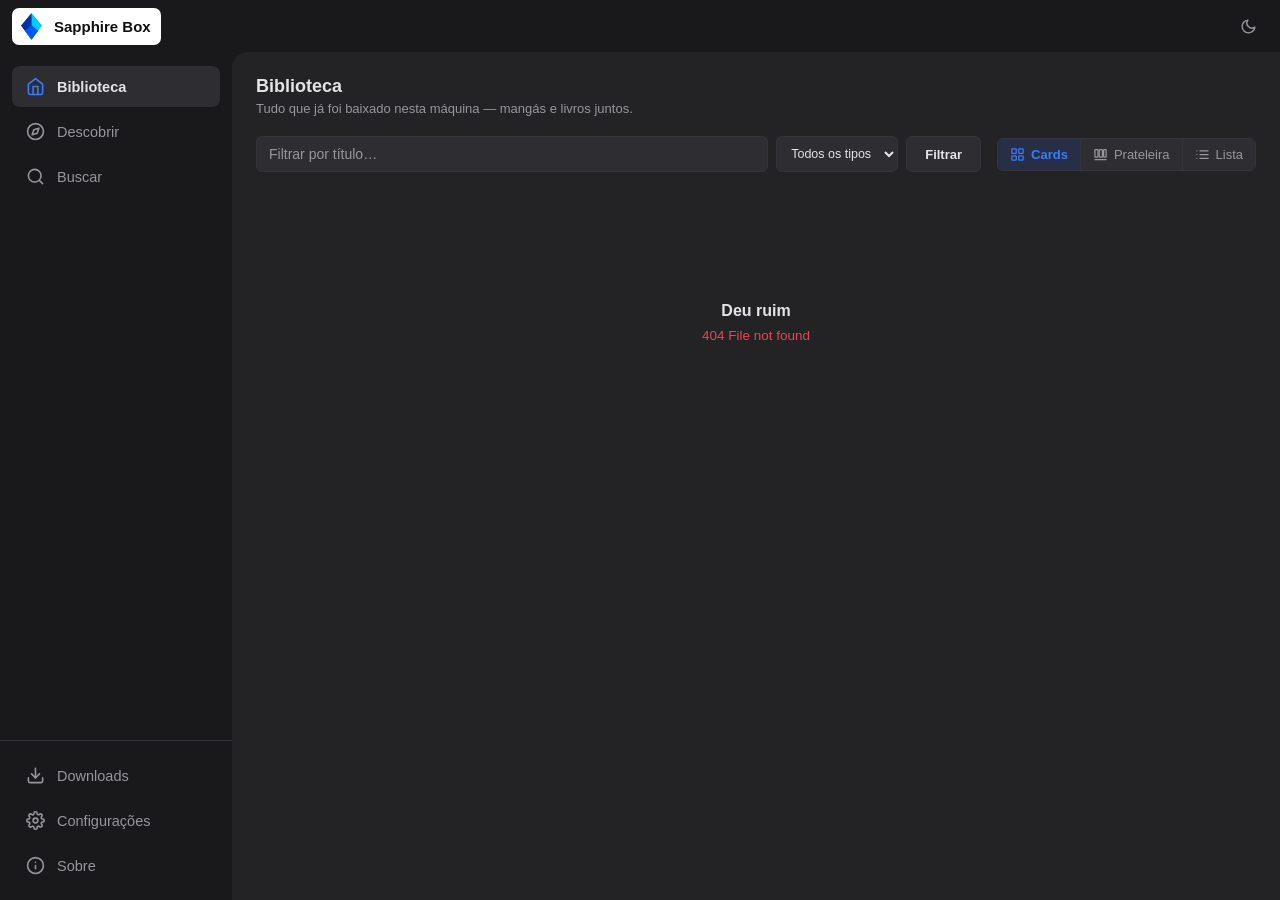
==== sapphirebox/assets/web/index.html @ 365c2752 "Feat: v1 do sistema migracao completa" ====
<!doctype html>
<html lang="pt-BR">
<head>
<meta charset="utf-8">
<meta name="viewport" content="width=device-width, initial-scale=1">
<title>Sapphire Box</title>
<link rel="icon" type="image/png" href="assets/favicons/sapphire-box-favicon.png">
<link rel="stylesheet" href="styles.css?v=20260911-manual">
<script src="vendor/jszip.min.js"></script>
<script src="vendor/epub.min.js"></script>
<script src="vendor/pdf.min.js"></script>
</head>
<body>
  <div class="shell">
    <header class="topbar">
      <button class="brand" id="brand-home" title="Início">
        <img class="brand-logo" src="assets/sapphire-box.png" alt="" aria-hidden="true">
        <h1 class="brand-name">Sapphire Box</h1>
      </button>
      <div class="spacer"></div>
      <button class="icon-btn" id="theme-toggle" title="Alternar tema">
        <svg viewBox="0 0 24 24" fill="none" stroke="currentColor" stroke-width="2" stroke-linecap="round" stroke-linejoin="round" id="theme-icon"><circle cx="12" cy="12" r="4"/><path d="M12 2v2M12 20v2M4.9 4.9l1.4 1.4M17.7 17.7l1.4 1.4M2 12h2M20 12h2M4.9 19.1l1.4-1.4M17.7 6.3l1.4-1.4"/></svg>
      </button>
    </header>

    <div class="shell-body">
      <aside class="sidebar">
        <nav class="nav">
          <button class="nav-item active" data-view="library">
            <svg viewBox="0 0 24 24" fill="none" stroke="currentColor" stroke-width="2" stroke-linecap="round" stroke-linejoin="round"><path d="M3 9l9-7 9 7v11a2 2 0 0 1-2 2H5a2 2 0 0 1-2-2z"/><path d="M9 22V12h6v10"/></svg>
            Biblioteca
          </button>
          <button class="nav-item" data-view="discover">
            <svg viewBox="0 0 24 24" fill="none" stroke="currentColor" stroke-width="2" stroke-linecap="round" stroke-linejoin="round"><circle cx="12" cy="12" r="10"/><polygon points="16.24 7.76 14.12 14.12 7.76 16.24 9.88 9.88 16.24 7.76"/></svg>
            Descobrir
          </button>
          <button class="nav-item" data-view="search">
            <svg viewBox="0 0 24 24" fill="none" stroke="currentColor" stroke-width="2" stroke-linecap="round" stroke-linejoin="round"><circle cx="11" cy="11" r="8"/><path d="M21 21l-4.3-4.3"/></svg>
            Buscar
          </button>
        </nav>

        <nav class="nav nav-bottom">
          <button class="nav-item" data-view="downloads">
            <svg viewBox="0 0 24 24" fill="none" stroke="currentColor" stroke-width="2" stroke-linecap="round" stroke-linejoin="round"><path d="M21 15v4a2 2 0 0 1-2 2H5a2 2 0 0 1-2-2v-4"/><path d="M7 10l5 5 5-5"/><path d="M12 15V3"/></svg>
            Downloads
          </button>
          <button class="nav-item" data-view="settings">
            <svg viewBox="0 0 24 24" fill="none" stroke="currentColor" stroke-width="2" stroke-linecap="round" stroke-linejoin="round"><circle cx="12" cy="12" r="3"/><path d="M19.4 15a1.65 1.65 0 0 0 .33 1.82l.06.06a2 2 0 1 1-2.83 2.83l-.06-.06a1.65 1.65 0 0 0-1.82-.33 1.65 1.65 0 0 0-1 1.51V21a2 2 0 0 1-4 0v-.09A1.65 1.65 0 0 0 9 19.4a1.65 1.65 0 0 0-1.82.33l-.06.06a2 2 0 1 1-2.83-2.83l.06-.06a1.65 1.65 0 0 0 .33-1.82 1.65 1.65 0 0 0-1.51-1H3a2 2 0 0 1 0-4h.09A1.65 1.65 0 0 0 4.6 9a1.65 1.65 0 0 0-.33-1.82l-.06-.06a2 2 0 1 1 2.83-2.83l.06.06a1.65 1.65 0 0 0 1.82.33H9a1.65 1.65 0 0 0 1-1.51V3a2 2 0 0 1 4 0v.09a1.65 1.65 0 0 0 1 1.51 1.65 1.65 0 0 0 1.82-.33l.06-.06a2 2 0 1 1 2.83 2.83l-.06.06a1.65 1.65 0 0 0-.33 1.82V9a1.65 1.65 0 0 0 1.51 1H21a2 2 0 0 1 0 4h-.09a1.65 1.65 0 0 0-1.51 1z"/></svg>
            Configurações
          </button>
          <button class="nav-item" data-view="about">
            <svg viewBox="0 0 24 24" fill="none" stroke="currentColor" stroke-width="2" stroke-linecap="round" stroke-linejoin="round"><circle cx="12" cy="12" r="10"/><path d="M12 16v-4M12 8h.01"/></svg>
            Sobre
          </button>
        </nav>
      </aside>

      <div class="main">
        <div class="content">
          <h1 id="view-title">Biblioteca</h1>
          <p class="view-sub" id="view-sub">O que já foi baixado nesta máquina.</p>

          <button type="button" class="ghost-link" id="discover-back" hidden>
            <svg viewBox="0 0 24 24" fill="none" stroke="currentColor" stroke-width="2" stroke-linecap="round" stroke-linejoin="round"><path d="M15 18l-6-6 6-6"/></svg>
            Todas as fontes
          </button>

          <div class="discover-sources" id="discover-sources" data-panel hidden>
            <div class="source-grid" id="source-grid"></div>
          </div>

          <div class="segmented" id="search-category-toggle" hidden>
            <button type="button" data-search-category="manga">
              <svg viewBox="0 0 24 24" fill="none" stroke="currentColor" stroke-width="2" stroke-linecap="round" stroke-linejoin="round"><path d="M3 9l9-7 9 7v11a2 2 0 0 1-2 2H5a2 2 0 0 1-2-2z"/><path d="M9 22V12h6v10"/></svg>
              <span>Mangás</span>
            </button>
            <button type="button" data-search-category="livro">
              <svg viewBox="0 0 24 24" fill="none" stroke="currentColor" stroke-width="2" stroke-linecap="round" stroke-linejoin="round"><path d="M4 19.5A2.5 2.5 0 0 1 6.5 17H20"/><path d="M6.5 2H20v20H6.5A2.5 2.5 0 0 1 4 19.5v-15A2.5 2.5 0 0 1 6.5 2z"/></svg>
              <span>Livros</span>
            </button>
            <button type="button" data-search-category="quadrinho">
              <svg viewBox="0 0 24 24" fill="none" stroke="currentColor" stroke-width="2" stroke-linecap="round" stroke-linejoin="round"><rect x="3" y="3" width="8" height="8" rx="1"/><rect x="13" y="3" width="8" height="8" rx="1"/><rect x="3" y="13" width="8" height="8" rx="1"/><rect x="13" y="13" width="8" height="8" rx="1"/></svg>
              <span>Quadrinhos</span>
            </button>
          </div>

          <form class="searchbar" id="searchbar" hidden>
            <input type="search" id="query" placeholder="Buscar título…" autocomplete="off">
            <select id="source-select"></select>
            <button type="submit">Buscar</button>
          </form>

          <div class="library-toolbar" id="library-toolbar" hidden>
            <form class="searchbar" id="library-filterbar">
              <input type="search" id="library-query" placeholder="Filtrar por título…" autocomplete="off">
              <select id="library-kind">
                <option value="">Todos os tipos</option>
                <option value="manga">Mangás</option>
                <option value="book">Livros</option>
              </select>
              <button type="submit">Filtrar</button>
            </form>
            <div class="segmented" id="library-view-toggle">
              <button type="button" data-library-view="cards" title="Cards">
                <svg viewBox="0 0 24 24" fill="none" stroke="currentColor" stroke-width="2" stroke-linecap="round" stroke-linejoin="round"><rect x="3" y="3" width="7" height="7" rx="1"/><rect x="14" y="3" width="7" height="7" rx="1"/><rect x="3" y="14" width="7" height="7" rx="1"/><rect x="14" y="14" width="7" height="7" rx="1"/></svg>
                <span>Cards</span>
              </button>
              <button type="button" data-library-view="shelf" title="Prateleira">
                <svg viewBox="0 0 24 24" fill="none" stroke="currentColor" stroke-width="2" stroke-linecap="round" stroke-linejoin="round"><rect x="3" y="4" width="5" height="12" rx="1"/><rect x="10" y="4" width="5" height="12" rx="1"/><rect x="17" y="4" width="4" height="12" rx="1"/><path d="M3 20h18"/></svg>
                <span>Prateleira</span>
              </button>
              <button type="button" data-library-view="list" title="Lista">
                <svg viewBox="0 0 24 24" fill="none" stroke="currentColor" stroke-width="2" stroke-linecap="round" stroke-linejoin="round"><line x1="8" y1="6" x2="21" y2="6"/><line x1="8" y1="12" x2="21" y2="12"/><line x1="8" y1="18" x2="21" y2="18"/><line x1="3" y1="6" x2="3.01" y2="6"/><line x1="3" y1="12" x2="3.01" y2="12"/><line x1="3" y1="18" x2="3.01" y2="18"/></svg>
                <span>Lista</span>
              </button>
            </div>
          </div>

          <div class="setting-row" id="settings-panel" data-panel hidden>
            <label>Tema</label>
            <div class="segmented" id="theme-segmented">
              <button type="button" data-theme-value="dark">Escuro</button>
              <button type="button" data-theme-value="light">Claro</button>
            </div>

            <label style="margin-top:22px;">Pasta dos downloads</label>
            <div class="path-row">
              <input type="text" id="library-path-input" placeholder="/caminho/para/a/biblioteca">
              <button type="button" id="library-path-save">Salvar</button>
            </div>
            <p class="setting-hint" id="library-path-hint"></p>

            <label style="margin-top:22px;">Armazenamento</label>
            <div class="stats-row">
              <div class="stat-tile"><span class="stat-value" id="stat-files">—</span><span class="stat-label">arquivos baixados</span></div>
              <div class="stat-tile"><span class="stat-value" id="stat-size">—</span><span class="stat-label">em disco</span></div>
            </div>

            <label style="margin-top:22px;">Limpeza</label>
            <div class="danger-row">
              <button type="button" class="danger-action" id="settings-clear-library">Limpar tudo</button>
              <p class="setting-hint" id="settings-clear-hint"></p>
            </div>
          </div>

          <div class="downloads-panel" id="downloads-panel" data-panel hidden>
            <div class="state" id="downloads-empty">
              <p class="title">Nada baixando no momento</p>
              <p class="desc">Toque em "Baixar" num resultado de busca — a fila aparece aqui na hora.</p>
            </div>
            <div class="job-list" id="job-list"></div>
          </div>

          <div class="about-panel" id="about-panel" data-panel hidden>
            <p><strong>Sapphire Box</strong> — biblioteca e scraper de mangás, manhwas, livros e quadrinhos, em Python.</p>
            <p class="muted">Versão 1.0.0 · sucessor do FireScan (Rust/Tauri) · <a href="https://github.com/juankalleo/fire-scan" target="_blank" rel="noopener">código no GitHub</a></p>
          </div>

          <div class="state" id="state-empty" hidden>
            <p class="title">Nada por aqui ainda</p>
            <p class="desc"></p>
          </div>
          <div class="state" id="state-error" hidden>
            <p class="title">Deu ruim</p>
            <p class="desc"></p>
          </div>
          <div class="skeleton-grid" id="state-loading" hidden>
            <div class="skeleton-card"><div class="skeleton-cover"></div><div class="skeleton-line"></div><div class="skeleton-line short"></div></div>
            <div class="skeleton-card"><div class="skeleton-cover"></div><div class="skeleton-line"></div><div class="skeleton-line short"></div></div>
            <div class="skeleton-card"><div class="skeleton-cover"></div><div class="skeleton-line"></div><div class="skeleton-line short"></div></div>
            <div class="skeleton-card"><div class="skeleton-cover"></div><div class="skeleton-line"></div><div class="skeleton-line short"></div></div>
          </div>

          <div class="grid" id="grid"></div>
          <div class="library-sections" id="library-sections" hidden></div>

          <div class="pagination" id="pagination" hidden>
            <button type="button" id="page-prev">← Anterior</button>
            <span id="page-indicator"></span>
            <button type="button" id="page-next">Próxima →</button>
          </div>
        </div>

        <div class="detail-view" id="detail-view" hidden>
          <div class="detail-header">
            <button type="button" id="detail-back">
              <svg viewBox="0 0 24 24" fill="none" stroke="currentColor" stroke-width="2" stroke-linecap="round" stroke-linejoin="round"><path d="M15 18l-6-6 6-6"/></svg>
              Voltar
            </button>
          </div>
          <section class="detail-layout">
            <div class="detail-cover">
              <img id="detail-cover" alt="">
            </div>
            <div class="detail-main">
              <p class="detail-source" id="detail-source"></p>
              <h2 id="detail-title"></h2>
              <p class="detail-author" id="detail-author"></p>
              <div class="detail-meta" id="detail-meta"></div>
              <div class="detail-actions">
                <button type="button" class="primary-action" id="detail-download">Baixar</button>
                <button type="button" class="secondary-action" id="detail-read" hidden>Ler</button>
              </div>
              <div class="detail-synopsis" id="detail-synopsis"></div>
            </div>
          </section>
          <div class="state" id="detail-loading" hidden>
            <p class="title">Carregando detalhes</p>
            <p class="desc">Buscando ficha, formatos e tamanhos disponíveis.</p>
          </div>
          <div class="state" id="detail-error" hidden>
            <p class="title">Detalhes indisponíveis</p>
            <p class="desc"></p>
          </div>
        </div>

        <div class="reader" id="reader-view" hidden>
          <div class="reader-header">
            <button type="button" id="reader-back">
              <svg viewBox="0 0 24 24" fill="none" stroke="currentColor" stroke-width="2" stroke-linecap="round" stroke-linejoin="round"><path d="M15 18l-6-6 6-6"/></svg>
              Voltar
            </button>
            <h2 id="reader-title"></h2>
          </div>
          <div class="reader-toolbar">
            <button type="button" class="reader-tool" id="reader-prev" title="Anterior">
              <svg viewBox="0 0 24 24" fill="none" stroke="currentColor" stroke-width="2" stroke-linecap="round" stroke-linejoin="round"><path d="M15 18l-6-6 6-6"/></svg>
            </button>
            <button type="button" class="reader-tool" id="reader-next" title="Próximo">
              <svg viewBox="0 0 24 24" fill="none" stroke="currentColor" stroke-width="2" stroke-linecap="round" stroke-linejoin="round"><path d="M9 18l6-6-6-6"/></svg>
            </button>
            <button type="button" class="reader-tool" id="reader-zoom-out" title="Diminuir zoom">
              <svg viewBox="0 0 24 24" fill="none" stroke="currentColor" stroke-width="2" stroke-linecap="round" stroke-linejoin="round"><circle cx="11" cy="11" r="8"/><path d="M8 11h6M21 21l-4.3-4.3"/></svg>
            </button>
            <span class="reader-zoom" id="reader-zoom-label">100%</span>
            <button type="button" class="reader-tool" id="reader-zoom-in" title="Aumentar zoom">
              <svg viewBox="0 0 24 24" fill="none" stroke="currentColor" stroke-width="2" stroke-linecap="round" stroke-linejoin="round"><circle cx="11" cy="11" r="8"/><path d="M8 11h6M11 8v6M21 21l-4.3-4.3"/></svg>
            </button>
            <button type="button" class="reader-tool reader-tool-text" id="reader-zoom-reset">Ajustar</button>
            <button type="button" class="reader-tool reader-tool-text" id="reader-theme-page">Papel</button>
            <button type="button" class="reader-tool reader-tool-text" id="reader-text-mode" hidden>Texto</button>
            <button type="button" class="reader-tool reader-tool-text reader-mode-tool" id="reader-mode-pages" hidden>Páginas</button>
            <button type="button" class="reader-tool reader-tool-text reader-mode-tool" id="reader-mode-continuous" hidden>Contínua</button>
          </div>
          <div class="reader-body">
            <aside class="reader-toc" id="reader-toc"></aside>
            <div class="reader-viewer" id="reader-viewer">
              <div class="reader-manga" id="reader-manga" hidden>
                <button type="button" class="reader-nav prev" id="reader-page-prev" aria-label="Página anterior">‹</button>
                <img id="reader-page-img" alt="">
                <button type="button" class="reader-nav next" id="reader-page-next" aria-label="Próxima página">›</button>
                <div class="reader-page-indicator" id="reader-page-indicator"></div>
              </div>
              <div class="reader-strip" id="reader-strip" hidden></div>
              <div id="reader-pdf" hidden>
                <canvas id="reader-pdf-canvas"></canvas>
                <div class="reader-page-indicator" id="reader-pdf-indicator"></div>
              </div>
              <pre id="reader-text" hidden></pre>
              <div id="reader-epub" hidden></div>
              <div class="state" id="reader-empty" hidden>
                <p class="title">Nada pra ler ainda</p>
                <p class="desc"></p>
              </div>
            </div>
          </div>
        </div>
      </div>
    </div>
  </div>

  <template id="card-template">
    <article class="card">
      <div class="cover">
        <img loading="lazy">
        <div class="domain-badge">
          <svg viewBox="0 0 24 24" fill="none" stroke="currentColor" stroke-width="2" stroke-linecap="round" stroke-linejoin="round"><path d="M3 9l9-7 9 7v11a2 2 0 0 1-2 2H5a2 2 0 0 1-2-2z"/></svg>
        </div>
        <button type="button" class="card-menu" title="Opções do download" hidden>
          <svg viewBox="0 0 24 24" fill="none" stroke="currentColor" stroke-width="2" stroke-linecap="round" stroke-linejoin="round"><path d="M12 20h9"/><path d="M16.5 3.5a2.1 2.1 0 0 1 3 3L7 19l-4 1 1-4Z"/></svg>
        </button>
      </div>
      <h3 class="card-title"></h3>
      <span class="card-pill"></span>
      <div class="card-actions">
        <button type="button" class="card-open">Baixar</button>
      </div>
    </article>
  </template>

  <template id="list-row-template">
    <div class="list-row">
      <div class="list-row-thumb"><img loading="lazy"></div>
      <div class="list-row-info">
        <h3 class="list-row-title"></h3>
        <span class="list-row-pill"></span>
      </div>
      <div class="list-row-actions">
        <button type="button" class="list-row-open"></button>
        <button type="button" class="list-row-menu" title="Opções" hidden>
          <svg viewBox="0 0 24 24" fill="none" stroke="currentColor" stroke-width="2" stroke-linecap="round" stroke-linejoin="round"><path d="M12 20h9"/><path d="M16.5 3.5a2.1 2.1 0 0 1 3 3L7 19l-4 1 1-4Z"/></svg>
        </button>
      </div>
    </div>
  </template>

  <template id="source-tile-template">
    <button type="button" class="source-tile">
      <span class="source-tile-icon">
        <img alt="" hidden>
        <svg viewBox="0 0 24 24" fill="none" stroke="currentColor" stroke-width="2" stroke-linecap="round" stroke-linejoin="round"></svg>
      </span>
      <span class="source-tile-name"></span>
      <span class="source-tile-meta"></span>
    </button>
  </template>

  <template id="job-row-template">
    <div class="job-row">
      <div class="job-cover"><img loading="lazy"></div>
      <div class="job-info">
        <div class="job-title-row">
          <span class="job-title"></span>
          <span class="job-status"></span>
        </div>
        <div class="job-bar"><div class="job-bar-fill"></div></div>
        <div class="job-meta"></div>
      </div>
      <div class="job-actions">
        <button type="button" class="job-action job-read" title="Ler">
          <svg viewBox="0 0 24 24" fill="none" stroke="currentColor" stroke-width="2" stroke-linecap="round" stroke-linejoin="round"><path d="M12 7v14"/><path d="M3 18a1 1 0 0 1-1-1V4a1 1 0 0 1 1-1h5a4 4 0 0 1 4 4 4 4 0 0 1 4-4h5a1 1 0 0 1 1 1v13a1 1 0 0 1-1 1h-6a3 3 0 0 0-3 3 3 3 0 0 0-3-3z"/></svg>
        </button>
        <button type="button" class="job-action job-manual" title="Abrir no navegador">
          <svg viewBox="0 0 24 24" fill="none" stroke="currentColor" stroke-width="2" stroke-linecap="round" stroke-linejoin="round"><path d="M15 3h6v6"/><path d="M10 14 21 3"/><path d="M18 13v6a2 2 0 0 1-2 2H5a2 2 0 0 1-2-2V8a2 2 0 0 1 2-2h6"/></svg>
        </button>
        <button type="button" class="job-action job-import" title="Importar de Downloads">
          <svg viewBox="0 0 24 24" fill="none" stroke="currentColor" stroke-width="2" stroke-linecap="round" stroke-linejoin="round"><path d="M12 3v12"/><path d="m7 10 5 5 5-5"/><path d="M5 21h14"/></svg>
        </button>
        <button type="button" class="job-action job-cancel" title="Cancelar">
          <svg viewBox="0 0 24 24" fill="none" stroke="currentColor" stroke-width="2" stroke-linecap="round" stroke-linejoin="round"><circle cx="12" cy="12" r="10"/><path d="M15 9l-6 6M9 9l6 6"/></svg>
        </button>
        <button type="button" class="job-action job-retry" title="Tentar de novo">
          <svg viewBox="0 0 24 24" fill="none" stroke="currentColor" stroke-width="2" stroke-linecap="round" stroke-linejoin="round"><path d="M1 4v6h6"/><path d="M3.51 15a9 9 0 1 0 2.13-9.36L1 10"/></svg>
        </button>
        <button type="button" class="job-action job-delete" title="Remover da lista">
          <svg viewBox="0 0 24 24" fill="none" stroke="currentColor" stroke-width="2" stroke-linecap="round" stroke-linejoin="round"><path d="M3 6h18"/><path d="M8 6V4a2 2 0 0 1 2-2h4a2 2 0 0 1 2 2v2m3 0-1 14a2 2 0 0 1-2 2H7a2 2 0 0 1-2-2L4 6h16z"/></svg>
        </button>
      </div>
    </div>
  </template>

  <div class="modal-backdrop" id="format-modal" hidden>
    <div class="format-dialog" role="dialog" aria-modal="true" aria-labelledby="format-title">
      <div class="format-dialog-header">
        <h2 id="format-title">Escolher formato</h2>
        <button type="button" class="modal-close" id="format-close" aria-label="Fechar">
          <svg viewBox="0 0 24 24" fill="none" stroke="currentColor" stroke-width="2" stroke-linecap="round" stroke-linejoin="round"><path d="M18 6L6 18M6 6l12 12"/></svg>
        </button>
      </div>
      <p class="format-book" id="format-book"></p>
      <div class="format-options" id="format-options"></div>
      <p class="format-total" id="format-total"></p>
      <div class="format-actions">
        <button type="button" class="secondary-action" id="format-cancel">Cancelar</button>
        <button type="button" class="primary-action" id="format-confirm">Baixar</button>
      </div>
    </div>
  </div>

  <div class="modal-backdrop" id="chapter-modal" hidden>
    <div class="format-dialog chapter-dialog" role="dialog" aria-modal="true" aria-labelledby="chapter-title">
      <div class="format-dialog-header">
        <h2 id="chapter-title">Escolher capítulos</h2>
        <button type="button" class="modal-close" id="chapter-close" aria-label="Fechar">
          <svg viewBox="0 0 24 24" fill="none" stroke="currentColor" stroke-width="2" stroke-linecap="round" stroke-linejoin="round"><path d="M18 6L6 18M6 6l12 12"/></svg>
        </button>
      </div>
      <p class="format-book" id="chapter-book"></p>
      <div class="chapter-tools">
        <button type="button" id="chapter-select-missing">Não baixados</button>
        <button type="button" id="chapter-select-all">Todos</button>
        <button type="button" id="chapter-clear">Limpar</button>
      </div>
      <div class="chapter-options" id="chapter-options"></div>
      <p class="format-total" id="chapter-total"></p>
      <div class="format-actions">
        <button type="button" class="secondary-action" id="chapter-cancel">Cancelar</button>
        <button type="button" class="primary-action" id="chapter-confirm">Baixar</button>
      </div>
    </div>
  </div>

  <div class="mobile-fab" id="mobile-fab">
    <div class="fab-menu" id="fab-menu">
      <button class="fab-item" data-view="about">
        <span class="fab-label">Sobre</span>
        <span class="fab-icon"><svg viewBox="0 0 24 24" fill="none" stroke="currentColor" stroke-width="2" stroke-linecap="round" stroke-linejoin="round"><circle cx="12" cy="12" r="10"/><path d="M12 16v-4M12 8h.01"/></svg></span>
      </button>
      <button class="fab-item" data-view="settings">
        <span class="fab-label">Configurações</span>
        <span class="fab-icon"><svg viewBox="0 0 24 24" fill="none" stroke="currentColor" stroke-width="2" stroke-linecap="round" stroke-linejoin="round"><circle cx="12" cy="12" r="3"/><path d="M19.4 15a1.65 1.65 0 0 0 .33 1.82l.06.06a2 2 0 1 1-2.83 2.83l-.06-.06a1.65 1.65 0 0 0-1.82-.33 1.65 1.65 0 0 0-1 1.51V21a2 2 0 0 1-4 0v-.09A1.65 1.65 0 0 0 9 19.4a1.65 1.65 0 0 0-1.82.33l-.06.06a2 2 0 1 1-2.83-2.83l.06-.06a1.65 1.65 0 0 0 .33-1.82 1.65 1.65 0 0 0-1.51-1H3a2 2 0 0 1 0-4h.09A1.65 1.65 0 0 0 4.6 9a1.65 1.65 0 0 0-.33-1.82l-.06-.06a2 2 0 1 1 2.83-2.83l.06.06a1.65 1.65 0 0 0 1.82.33H9a1.65 1.65 0 0 0 1-1.51V3a2 2 0 0 1 4 0v.09a1.65 1.65 0 0 0 1 1.51 1.65 1.65 0 0 0 1.82-.33l.06-.06a2 2 0 1 1 2.83 2.83l-.06.06a1.65 1.65 0 0 0-.33 1.82V9a1.65 1.65 0 0 0 1.51 1H21a2 2 0 0 1 0 4h-.09a1.65 1.65 0 0 0-1.51 1z"/></svg></span>
      </button>
      <button class="fab-item" data-view="downloads">
        <span class="fab-label">Downloads</span>
        <span class="fab-icon"><svg viewBox="0 0 24 24" fill="none" stroke="currentColor" stroke-width="2" stroke-linecap="round" stroke-linejoin="round"><path d="M21 15v4a2 2 0 0 1-2 2H5a2 2 0 0 1-2-2v-4"/><path d="M7 10l5 5 5-5"/><path d="M12 15V3"/></svg></span>
      </button>
      <button class="fab-item" data-view="search">
        <span class="fab-label">Buscar</span>
        <span class="fab-icon"><svg viewBox="0 0 24 24" fill="none" stroke="currentColor" stroke-width="2" stroke-linecap="round" stroke-linejoin="round"><circle cx="11" cy="11" r="8"/><path d="M21 21l-4.3-4.3"/></svg></span>
      </button>
      <button class="fab-item" data-view="discover">
        <span class="fab-label">Descobrir</span>
        <span class="fab-icon"><svg viewBox="0 0 24 24" fill="none" stroke="currentColor" stroke-width="2" stroke-linecap="round" stroke-linejoin="round"><circle cx="12" cy="12" r="10"/><polygon points="16.24 7.76 14.12 14.12 7.76 16.24 9.88 9.88 16.24 7.76"/></svg></span>
      </button>
      <button class="fab-item" data-view="library">
        <span class="fab-label">Biblioteca</span>
        <span class="fab-icon"><svg viewBox="0 0 24 24" fill="none" stroke="currentColor" stroke-width="2" stroke-linecap="round" stroke-linejoin="round"><path d="M3 9l9-7 9 7v11a2 2 0 0 1-2 2H5a2 2 0 0 1-2-2z"/><path d="M9 22V12h6v10"/></svg></span>
      </button>
    </div>
    <button class="fab-main" id="fab-main" aria-label="Menu" aria-expanded="false">
      <svg class="icon-closed" viewBox="0 0 24 24" fill="none" stroke="currentColor" stroke-width="2" stroke-linecap="round" stroke-linejoin="round"><circle cx="11" cy="11" r="8"/><path d="M21 21l-4.3-4.3"/></svg>
      <svg class="icon-open" viewBox="0 0 24 24" fill="none" stroke="currentColor" stroke-width="2" stroke-linecap="round" stroke-linejoin="round"><path d="M18 6L6 18M6 6l12 12"/></svg>
    </button>
  </div>

  <script src="app.js?v=20260911-manual"></script>
</body>
</html>
---- sapphirebox/assets/web/styles.css ----
/* Tema neutro (referência: painel GitLab — topbar e sidebar no mesmo
   tom, sem gradientes/glow, botões discretos com borda) + alternância
   clara/escuro de verdade via [data-theme] + localStorage. */
:root{
  --bg: #101012;
  --chrome: #19191c;
  --surface: #232326;
  --surface-alt: #2e2e32;
  --text: #E4E4E7;
  --text-secondary: #96969c;
  --border: #34343a;
  --brand: #3A7BFF;
  --shadow: 0 1px 2px rgba(0,0,0,0.3), 0 8px 24px -8px rgba(0,0,0,0.5);
}
:root[data-theme="light"]{
  --bg: #f1f2f4;
  --chrome: #ffffff;
  --surface: #f6f7f8;
  --surface-alt: #eceef0;
  --text: #1c1c1f;
  --text-secondary: #6b6b70;
  --border: #dcdce0;
  --brand: #3568DB;
  --shadow: 0 1px 2px rgba(0,0,0,0.05), 0 8px 20px -10px rgba(0,0,0,0.12);
}

*{box-sizing:border-box;}
[hidden]{display:none !important;}
html,body{height:100%;}
body{
  margin:0;
  background:var(--bg);
  color:var(--text);
  font-family:Arial,"Segoe UI",sans-serif;
  -webkit-font-smoothing:antialiased;
}
::selection{background:rgba(58,123,255,0.25); color:var(--text);}

::-webkit-scrollbar{width:8px; height:8px;}
::-webkit-scrollbar-track{background:var(--bg);}
::-webkit-scrollbar-thumb{background:var(--border); border-radius:999px;}
::-webkit-scrollbar-thumb:hover{background:var(--text-secondary);}
*{scrollbar-color:var(--border) var(--bg); scrollbar-width:thin;}

/* ---- shell: topbar spans full width, sidebar+content below it ---- */
.shell{display:flex; flex-direction:column; height:100vh;}
.shell-body{display:flex; flex:1; min-height:0; background:var(--chrome);}
@media (max-width:760px){.shell-body{flex-direction:column;}}

.topbar{
  flex-shrink:0; display:flex; align-items:center; justify-content:space-between;
  height:52px; padding:0 16px; gap:16px;
  background:var(--chrome);
}
.topbar .brand{
  display:flex; align-items:center; gap:9px; border:1px solid rgba(255,255,255,.18);
  background:#fff; color:#101012; padding:4px 9px 4px 5px; margin:-4px;
  border-radius:7px; cursor:pointer;
}
.topbar .brand:hover{background:#f5f7fb;}
.topbar .brand-logo{width:27px; height:27px; display:block; object-fit:contain;}
.topbar .brand-name{font-size:15px; font-weight:700; letter-spacing:0; margin:0; color:#101012;}
.topbar .spacer{flex:1;}
.topbar .icon-btn{
  display:flex; align-items:center; justify-content:center; width:32px; height:32px;
  border-radius:6px; border:1px solid transparent; background:none; color:var(--text-secondary);
  cursor:pointer;
}
.topbar .icon-btn:hover{background:var(--surface-alt); color:var(--text); border-color:var(--border);}
.topbar .icon-btn svg{width:17px; height:17px;}

/* ---- sidebar (some da vez pro FAB mobile — ver seção no fim do arquivo) ---- */
.sidebar{
  width:232px; flex-shrink:0;
  background:var(--chrome);
  display:flex; flex-direction:column;
  overflow-y:auto;
}
@media (max-width:760px){
  .sidebar{display:none;}
}

.nav{padding:14px 12px; display:flex; flex-direction:column; gap:4px;}
.nav-bottom{margin-top:auto; border-top:1px solid var(--border); padding-top:14px;}
.nav-item{
  display:flex; align-items:center; gap:12px; width:100%;
  padding:11px 14px; border-radius:8px; border:none;
  background:none; color:var(--text-secondary);
  font-family:inherit; font-size:14.5px; cursor:pointer; white-space:nowrap;
}
.nav-item svg{flex-shrink:0; width:19px; height:19px;}
.nav-item:hover{color:var(--text); background:var(--surface-alt);}
.nav-item.active{color:var(--text); background:var(--surface-alt); font-weight:600;}
.nav-item.active svg{color:var(--brand);}

/* ---- main: sem vão nenhum entre o chrome (sidebar+topbar) e o
   conteúdo — eles ficam grudados. O conteúdo só é um tom mais claro
   que o chrome, com um raio só no canto interno (onde encontra
   sidebar+topbar ao mesmo tempo), igual a um recorte no painel. ---- */
.main{
  flex:1; min-width:0; overflow-y:auto;
  background:var(--surface);
  border-top-left-radius:16px;
}
.main.reader-open{overflow:hidden;}
@media (max-width:760px){.main{border-top-left-radius:0;}}
.content{padding:24px;}
.content h1{margin:0 0 4px; font-size:18px; font-weight:700; letter-spacing:0;}
.view-sub{margin:0 0 20px; color:var(--text-secondary); font-size:13px;}

.searchbar{display:flex; gap:8px; margin-bottom:22px; flex-wrap:wrap;}
.searchbar input[type="search"]{
  flex:1; min-width:200px; padding:9px 12px; border-radius:6px;
  border:1px solid var(--border); background:var(--surface-alt); color:var(--text); font-size:14px;
}
.searchbar input[type="search"]::placeholder{color:var(--text-secondary);}
.searchbar select{
  padding:9px 10px; border-radius:6px; border:1px solid var(--border);
  background:var(--surface-alt); color:var(--text); font-size:12.5px;
}
.searchbar button{
  padding:9px 18px; border-radius:6px; border:1px solid var(--border);
  background:var(--surface-alt); color:var(--text); font-weight:600; font-size:13px; cursor:pointer;
}
.searchbar button:hover{border-color:var(--brand); color:var(--brand);}

/* ---- segmented control (settings) ---- */
.segmented{display:inline-flex; border:1px solid var(--border); border-radius:6px; overflow:hidden;}
.segmented button{
  padding:8px 16px; border:none; background:var(--surface-alt); color:var(--text-secondary);
  font-family:inherit; font-size:13px; cursor:pointer; border-right:1px solid var(--border);
}
.segmented button:last-child{border-right:none;}
.segmented button.active{background:rgba(58,123,255,0.14); color:var(--brand); font-weight:600;}
.setting-row{margin-bottom:20px;}
.setting-row label{display:block; font-size:12.5px; color:var(--text-secondary); margin-bottom:8px; text-transform:uppercase; letter-spacing:.04em;}

.path-row{display:flex; gap:8px; max-width:520px;}
.path-row input{
  flex:1; padding:9px 12px; border-radius:6px; border:1px solid var(--border);
  background:var(--surface-alt); color:var(--text); font-size:13.5px; font-family:inherit;
}
.path-row button{
  padding:9px 18px; border-radius:6px; border:1px solid var(--border);
  background:var(--surface-alt); color:var(--text); font-weight:600; font-size:13px; cursor:pointer;
}
.path-row button:hover{border-color:var(--brand); color:var(--brand);}
.setting-hint{margin:8px 0 0; font-size:12.5px; color:var(--text-secondary); min-height:16px;}

.stats-row{display:flex; gap:14px; flex-wrap:wrap;}
.stat-tile{
  display:flex; flex-direction:column; gap:4px; min-width:140px;
  padding:14px 18px; border-radius:8px; background:var(--surface-alt); border:1px solid var(--border);
}
.stat-value{font-size:22px; font-weight:700; font-variant-numeric:tabular-nums;}
.stat-label{font-size:11.5px; color:var(--text-secondary); text-transform:uppercase; letter-spacing:.04em;}
.danger-row{display:flex; align-items:center; gap:12px; flex-wrap:wrap;}
.danger-action{
  min-height:34px; padding:8px 14px; border-radius:6px; border:1px solid #e5484d;
  background:rgba(229,72,77,.08); color:#e5484d; font-size:13px; font-weight:800;
  font-family:inherit; cursor:pointer;
}
.danger-action:hover{background:rgba(229,72,77,.14);}

.pagination{display:flex; align-items:center; justify-content:center; gap:16px; margin-top:26px;}
.pagination button{
  padding:8px 16px; border-radius:6px; border:1px solid var(--border);
  background:var(--surface-alt); color:var(--text); font-size:13px; font-weight:600; cursor:pointer;
}
.pagination button:hover:not(:disabled){border-color:var(--brand); color:var(--brand);}
.pagination button:disabled{opacity:.4; cursor:default;}
.pagination span{font-size:12.5px; color:var(--text-secondary); font-variant-numeric:tabular-nums;}

/* ---- states ---- */
.state{display:flex; flex-direction:column; align-items:center; justify-content:center; height:256px; text-align:center;}
.state p.title{font-size:16px; font-weight:600; color:var(--text); margin:0;}
.state p.desc{color:var(--text-secondary); margin:8px 0 0; font-size:13.5px; max-width:52ch;}
.state p.desc code, .about-panel code{background:var(--surface-alt); border:1px solid var(--border); border-radius:4px; padding:1px 5px; font-size:12.5px;}
#state-error p.desc{color:#e5484d;}

/* ---- skeleton ---- */
.skeleton-grid{display:grid; gap:20px; grid-template-columns:repeat(auto-fill, minmax(160px,1fr));}
.skeleton-card{border-radius:8px; background:var(--surface-alt); border:1px solid var(--border); padding:12px;}
.skeleton-cover{width:100%; aspect-ratio:2/3; border-radius:6px; background:var(--border); animation:pulse 1.4s ease-in-out infinite;}
.skeleton-line{height:11px; border-radius:4px; background:var(--border); margin-top:10px; animation:pulse 1.4s ease-in-out infinite;}
.skeleton-line.short{width:60%;}
@keyframes pulse{0%,100%{opacity:1;} 50%{opacity:.4;}}
@media (prefers-reduced-motion:reduce){.skeleton-cover,.skeleton-line{animation:none;}}

/* ---- cards ---- */
.grid{display:grid; gap:20px; grid-template-columns:repeat(auto-fill, minmax(160px,1fr));}
.card{
  border-radius:8px; background:var(--surface); border:1px solid var(--border);
  padding:12px; display:flex; flex-direction:column; gap:9px;
  transition:border-color .15s;
}
.card:hover{border-color:var(--brand);}

.cover{position:relative; aspect-ratio:2/3; border-radius:6px; overflow:hidden; background:var(--border);}
.cover img{width:100%; height:100%; object-fit:cover; display:block;}
.cover .domain-badge{
  position:absolute; top:6px; left:6px; width:20px; height:20px; border-radius:5px;
  background:rgba(0,0,0,0.55); display:flex; align-items:center; justify-content:center;
}
.cover .domain-badge svg{width:12px; height:12px; color:#fff;}
.card-menu{
  position:absolute; top:6px; right:6px; width:28px; height:28px; border-radius:6px;
  border:1px solid rgba(255,255,255,.16); background:rgba(0,0,0,.58); color:#fff;
  display:flex; align-items:center; justify-content:center; cursor:pointer;
}
.card-menu svg{width:14px; height:14px;}
.card-menu:hover{border-color:var(--brand); color:#fff; background:rgba(0,0,0,.72);}

.card-title{margin:0; font-size:13px; font-weight:600; color:var(--text); line-height:1.3;}
.card-pill{
  align-self:flex-start; padding:2px 9px; border-radius:4px; font-size:10.5px; font-weight:600;
  background:rgba(58,123,255,0.14); color:var(--brand);
}
.card-actions{display:grid; grid-template-columns:1fr; gap:6px; margin-top:auto;}
.card-actions-dual{grid-template-columns:1fr 1fr;}
.card-open{
  margin-top:2px; padding:8px; border-radius:6px; border:1px solid var(--border);
  background:none; color:var(--text); font-size:12px; font-weight:600; font-family:inherit;
  text-align:center; text-decoration:none; cursor:pointer; width:100%;
}
.card-open:hover{border-color:var(--brand); color:var(--brand);}
.card-details{color:var(--text-secondary);}
.card-open:disabled{opacity:.5; cursor:default;}

.card.card-clickable{cursor:pointer;}
.card.card-clickable:hover{border-color:var(--brand);}

/* ---- library: toolbar + grouped sections (cards / shelf / list) ---- */
.library-toolbar{display:flex; align-items:center; justify-content:space-between; gap:16px; flex-wrap:wrap; margin-bottom:22px;}
.library-toolbar .searchbar{margin-bottom:0; flex:1;}
#library-view-toggle button, #search-category-toggle button{display:flex; align-items:center; gap:6px; padding:8px 12px;}
#library-view-toggle svg, #search-category-toggle svg{width:15px; height:15px; flex-shrink:0;}
#library-view-toggle span, #search-category-toggle span{white-space:nowrap;}
#search-category-toggle{margin-bottom:14px;}
@media (max-width:640px){
  #library-view-toggle span, #search-category-toggle span{display:none;}
  #library-view-toggle button, #search-category-toggle button{padding:9px;}
}

.library-sections{display:flex; flex-direction:column; gap:32px;}
.library-section-title{
  margin:0 0 14px; font-size:13px; font-weight:700; text-transform:uppercase;
  letter-spacing:.05em; color:var(--text-secondary);
}

.shelf{display:flex; gap:16px; overflow-x:auto; padding-bottom:6px; scrollbar-width:thin;}
.shelf .card{flex:0 0 auto; width:150px;}

.list{display:flex; flex-direction:column; gap:8px;}
.list-row{
  display:flex; align-items:center; gap:14px; padding:8px 12px 8px 8px;
  border-radius:8px; background:var(--surface); border:1px solid var(--border);
  transition:border-color .15s;
}
.list-row.card-clickable{cursor:pointer;}
.list-row.card-clickable:hover{border-color:var(--brand);}
.list-row-thumb{width:40px; height:56px; border-radius:5px; overflow:hidden; background:var(--border); flex-shrink:0;}
.list-row-thumb img{width:100%; height:100%; object-fit:cover; display:block;}
.list-row-info{flex:1; min-width:0; display:flex; flex-direction:column; gap:4px;}
.list-row-title{margin:0; font-size:13.5px; font-weight:600; color:var(--text); white-space:nowrap; overflow:hidden; text-overflow:ellipsis;}
.list-row-pill{font-size:11px; color:var(--text-secondary);}
.list-row-actions{display:flex; align-items:center; gap:8px; flex-shrink:0;}
.list-row-open{
  padding:7px 16px; border-radius:6px; border:1px solid var(--border); background:none;
  color:var(--text); font-size:12px; font-weight:600; font-family:inherit; cursor:pointer;
}
.list-row-open:hover{border-color:var(--brand); color:var(--brand);}
.list-row-menu{
  width:28px; height:28px; border-radius:6px; border:1px solid var(--border); background:none;
  color:var(--text-secondary); display:flex; align-items:center; justify-content:center; cursor:pointer; flex-shrink:0;
}
.list-row-menu svg{width:14px; height:14px;}
.list-row-menu:hover{border-color:var(--brand); color:var(--brand);}

/* ---- details ---- */
.detail-view{padding:24px; min-height:100%;}
.detail-header{margin-bottom:18px;}
.detail-header button{
  display:inline-flex; align-items:center; gap:6px; padding:8px 14px; border-radius:6px;
  border:1px solid var(--border); background:var(--surface-alt); color:var(--text);
  font-size:13px; font-weight:600; font-family:inherit; cursor:pointer;
}
.detail-header button:hover{border-color:var(--brand); color:var(--brand);}
.detail-header svg{width:16px; height:16px;}
.detail-layout{display:grid; grid-template-columns:minmax(170px,220px) minmax(0,720px); gap:28px; align-items:start;}
.detail-cover{
  width:100%; aspect-ratio:2/3; border-radius:8px; overflow:hidden;
  background:var(--border); border:1px solid var(--border);
}
.detail-cover img{width:100%; height:100%; object-fit:cover; display:block;}
.detail-main{min-width:0;}
.detail-source{margin:0 0 8px; color:var(--brand); font-size:11px; font-weight:700; text-transform:uppercase; letter-spacing:.05em;}
.detail-main h2{margin:0; font-size:25px; line-height:1.15; letter-spacing:0; font-weight:700;}
.detail-author{margin:8px 0 18px; color:var(--text-secondary); font-size:14px;}
.detail-meta{display:grid; grid-template-columns:repeat(auto-fit, minmax(136px,1fr)); gap:10px; margin-bottom:18px;}
.detail-meta-item{border-top:1px solid var(--border); padding-top:8px; min-width:0;}
.detail-meta-label{display:block; color:var(--text-secondary); font-size:10.5px; font-weight:700; text-transform:uppercase; letter-spacing:.05em;}
.detail-meta-value{display:block; color:var(--text); font-size:13px; font-weight:600; margin-top:3px; overflow:hidden; text-overflow:ellipsis; white-space:nowrap;}
.detail-actions{display:flex; gap:8px; flex-wrap:wrap; margin-bottom:22px;}
.primary-action,.secondary-action{
  min-height:36px; padding:9px 18px; border-radius:6px; font-size:13px; font-weight:700;
  font-family:inherit; cursor:pointer;
}
.primary-action{border:1px solid var(--brand); background:var(--brand); color:#fff;}
.primary-action:hover{filter:brightness(1.06);}
.secondary-action{border:1px solid var(--border); background:var(--surface-alt); color:var(--text);}
.secondary-action:hover{border-color:var(--brand); color:var(--brand);}
.detail-synopsis{color:var(--text); font-size:14px; line-height:1.65; max-width:76ch;}
.detail-synopsis:empty{display:none;}
@media (max-width:760px){
  .detail-layout{grid-template-columns:1fr; gap:18px;}
  .detail-cover{max-width:190px;}
  .detail-main h2{font-size:21px;}
}

/* ---- format modal ---- */
.modal-backdrop{
  position:fixed; inset:0; z-index:100; display:flex; align-items:center; justify-content:center;
  padding:18px; background:rgba(0,0,0,.58);
}
.format-dialog{
  width:min(520px,100%); max-height:min(620px,calc(100vh - 36px)); overflow:auto;
  border-radius:8px; background:var(--surface); border:1px solid var(--border); box-shadow:var(--shadow);
  padding:18px;
}
.format-dialog-header{display:flex; align-items:center; justify-content:space-between; gap:12px; margin-bottom:4px;}
.format-dialog h2{margin:0; font-size:16px; line-height:1.2;}
.modal-close{
  width:32px; height:32px; border-radius:6px; border:1px solid var(--border);
  background:var(--surface-alt); color:var(--text-secondary); display:flex; align-items:center; justify-content:center;
  cursor:pointer;
}
.modal-close:hover{border-color:var(--brand); color:var(--brand);}
.modal-close svg{width:16px; height:16px;}
.format-book{margin:0 0 14px; color:var(--text-secondary); font-size:12.5px; white-space:nowrap; overflow:hidden; text-overflow:ellipsis;}
.format-options{display:flex; flex-direction:column; gap:8px;}
.format-option{
  display:grid; grid-template-columns:20px minmax(0,1fr) auto; gap:10px; align-items:center;
  min-height:44px; padding:10px 12px; border:1px solid var(--border); border-radius:7px;
  background:var(--surface-alt); cursor:pointer;
}
.format-option:hover,.format-option.selected{border-color:var(--brand);}
.format-option input{margin:0; accent-color:var(--brand);}
.format-option-title{display:flex; align-items:center; gap:8px; min-width:0;}
.format-option-name{font-size:13px; font-weight:700;}
.format-option-badge{font-size:10px; font-weight:800; text-transform:uppercase; letter-spacing:.04em; color:var(--brand);}
.format-option-size{font-size:12px; color:var(--text-secondary); font-variant-numeric:tabular-nums; white-space:nowrap;}
.format-total{min-height:17px; margin:12px 0 0; color:var(--text-secondary); font-size:12px;}
.format-actions{display:flex; justify-content:flex-end; gap:8px; margin-top:16px;}
.chapter-dialog{width:min(620px,100%);}
.chapter-tools{display:flex; gap:8px; flex-wrap:wrap; margin:0 0 12px;}
.chapter-tools button{
  min-height:30px; padding:6px 10px; border-radius:6px; border:1px solid var(--border);
  background:var(--surface-alt); color:var(--text-secondary); font-size:12px; font-weight:700;
  font-family:inherit; cursor:pointer;
}
.chapter-tools button:hover{border-color:var(--brand); color:var(--brand);}
.chapter-options{
  display:grid; grid-template-columns:repeat(auto-fill, minmax(170px,1fr)); gap:8px;
  max-height:360px; overflow:auto; padding-right:2px;
}
.chapter-option{
  display:grid; grid-template-columns:18px minmax(0,1fr) auto; gap:9px; align-items:center;
  min-height:42px; padding:9px 10px; border-radius:7px; border:1px solid var(--border);
  background:var(--surface-alt); cursor:pointer;
}
.chapter-option:hover,.chapter-option.selected{border-color:var(--brand);}
.chapter-option.downloaded{background:var(--surface); opacity:.78;}
.chapter-option input{margin:0; accent-color:var(--brand);}
.chapter-option-title{font-size:12.5px; font-weight:700; overflow:hidden; text-overflow:ellipsis; white-space:nowrap;}
.chapter-option-badge{
  color:var(--text-secondary); font-size:9.5px; font-weight:800; text-transform:uppercase;
  letter-spacing:.04em; white-space:nowrap;
}
.chapter-option.downloaded .chapter-option-badge{color:#3ecf6b;}
@media (max-width:520px){
  .format-option{grid-template-columns:20px minmax(0,1fr); align-items:start;}
  .format-option-size{grid-column:2; justify-self:start;}
  .chapter-options{grid-template-columns:1fr;}
}

/* ---- discover ---- */
.ghost-link{
  display:inline-flex; align-items:center; gap:6px; margin-bottom:16px; padding:0;
  border:none; background:none; color:var(--text-secondary); font-size:13px; font-weight:600;
  font-family:inherit; cursor:pointer;
}
.ghost-link svg{width:14px; height:14px;}
.ghost-link:hover{color:var(--brand);}

.source-grid{display:grid; gap:16px; grid-template-columns:repeat(auto-fill, minmax(150px,1fr));}
.source-tile{
  display:flex; flex-direction:column; align-items:center; justify-content:center; gap:10px;
  aspect-ratio:1; border-radius:10px; background:var(--surface); border:1px solid var(--border);
  color:var(--text); font-family:inherit; cursor:pointer; transition:border-color .15s;
  padding:16px;
}
.source-tile:hover{border-color:var(--brand);}
.source-tile-icon{
  width:40px; height:40px; border-radius:10px; display:flex; align-items:center; justify-content:center;
  background:rgba(58,123,255,0.14); color:var(--brand); flex-shrink:0;
}
.source-tile-icon img{width:24px; height:24px; object-fit:contain; border-radius:5px;}
.source-tile-icon svg{width:20px; height:20px;}
.source-tile-name{font-size:13px; font-weight:700; text-align:center; line-height:1.3;}
.source-tile-meta{font-size:10.5px; font-weight:600; text-transform:uppercase; letter-spacing:.04em; color:var(--text-secondary);}

/* ---- downloads ---- */
.job-list{display:flex; flex-direction:column; gap:12px;}
.job-row{display:flex; gap:14px; padding:14px; border-radius:8px; background:var(--surface-alt); border:1px solid var(--border);}
.job-cover{width:52px; height:74px; border-radius:5px; overflow:hidden; background:var(--border); flex-shrink:0;}
.job-cover img{width:100%; height:100%; object-fit:cover; display:block;}
.job-info{flex:1; min-width:0; display:flex; flex-direction:column; gap:6px; justify-content:center;}
.job-title-row{display:flex; justify-content:space-between; gap:10px; align-items:baseline;}
.job-title{font-size:13.5px; font-weight:600; white-space:nowrap; overflow:hidden; text-overflow:ellipsis;}
.job-status{font-size:11px; text-transform:uppercase; letter-spacing:.04em; color:var(--text-secondary); flex-shrink:0;}
.job-status.completed{color:#3ecf6b;}
.job-status.error{color:#e5484d;}
.job-bar{height:6px; border-radius:999px; background:var(--border); overflow:hidden;}
.job-bar-fill{height:100%; background:var(--brand); border-radius:999px; transition:width .3s ease; width:0%;}
.job-row.error .job-bar-fill{background:#e5484d;}
.job-row.manual .job-bar-fill{background:#f5a524;}
.job-row.cancelled .job-bar-fill{background:var(--text-secondary);}
.job-status.cancelled{color:var(--text-secondary);}
.job-status.manual{color:#f5a524;}
.job-meta{font-size:11.5px; color:var(--text-secondary); white-space:nowrap; overflow:hidden; text-overflow:ellipsis;}

.job-actions{display:flex; flex-direction:row; gap:6px; align-items:center; flex-shrink:0;}
.job-action{
  width:32px; height:32px; border-radius:6px; border:1px solid var(--border);
  background:none; color:var(--text-secondary); display:flex; align-items:center; justify-content:center;
  cursor:pointer; flex-shrink:0;
}
.job-action svg{width:15px; height:15px;}
.job-action:hover{border-color:var(--brand); color:var(--brand);}
.job-action.job-read:hover{border-color:#3ecf6b; color:#3ecf6b;}
.job-action.job-manual:hover,.job-action.job-import:hover{border-color:#f5a524; color:#f5a524;}
.job-action.job-delete:hover{border-color:#e5484d; color:#e5484d;}

/* ---- reader ---- */
.reader{display:flex; flex-direction:column; height:100%; min-height:0; padding:24px;}
.reader-header{display:flex; align-items:center; gap:16px; padding-bottom:12px; flex-shrink:0;}
.reader-header h2{margin:0; font-size:16px; font-weight:700;}
.reader-header button{
  display:flex; align-items:center; gap:6px; padding:8px 14px; border-radius:6px;
  border:1px solid var(--border); background:var(--surface-alt); color:var(--text);
  font-size:13px; font-weight:600; cursor:pointer;
}
.reader-header button:hover{border-color:var(--brand); color:var(--brand);}
.reader-header svg{width:16px; height:16px;}

.reader-toolbar{
  display:flex; align-items:center; gap:8px; min-height:42px; padding:8px;
  border:1px solid var(--border); border-radius:8px; background:var(--chrome);
  margin-bottom:14px; width:max-content; max-width:100%; overflow:auto; flex-shrink:0;
}
.reader-tool{
  width:32px; height:30px; border-radius:6px; border:1px solid var(--border);
  background:var(--surface-alt); color:var(--text-secondary); display:flex; align-items:center; justify-content:center;
  font-family:inherit; font-size:12px; font-weight:700; cursor:pointer; flex-shrink:0;
}
.reader-tool svg{width:15px; height:15px;}
.reader-tool:hover,.reader-tool.active{border-color:var(--brand); color:var(--brand);}
.reader-tool:disabled{opacity:.38; cursor:default;}
.reader-tool:disabled:hover{border-color:var(--border); color:var(--text-secondary);}
.reader-tool-text{width:auto; padding:0 10px;}
.reader-zoom{
  min-width:48px; text-align:center; color:var(--text); font-size:12px; font-weight:800;
  font-variant-numeric:tabular-nums;
}
.reader-body{display:flex; gap:14px; flex:1; min-height:0; height:auto;}
.reader-toc{
  width:214px; flex-shrink:0; overflow-y:auto; display:flex; flex-direction:column; gap:2px;
  padding:8px; border:1px solid var(--border); border-radius:8px; background:var(--chrome);
}
.reader-toc button{
  display:block; width:100%; text-align:left; padding:9px 12px; border-radius:6px; border:none;
  background:none; color:var(--text-secondary); font-size:13px; font-family:inherit; cursor:pointer;
}
.reader-toc button:hover{background:var(--surface-alt); color:var(--text);}
.reader-toc button.active{background:var(--surface-alt); color:var(--brand); font-weight:600;}

.reader-viewer{
  flex:1; min-width:0; display:flex; align-items:center; justify-content:center; position:relative;
  min-height:0; overflow:auto; overscroll-behavior:contain;
  border:1px solid var(--border); border-radius:8px; background:#151516;
}
.reader-continuous-mode .reader-viewer{align-items:flex-start; justify-content:center;}
.reader-manga{position:relative; min-height:100%; width:100%; display:flex; align-items:flex-start; justify-content:center; padding:18px;}
.reader-manga img{width:100%; max-width:none; height:auto; object-fit:contain; border-radius:4px; box-shadow:0 2px 18px rgba(0,0,0,.28);}
.reader-strip{
  width:100%; min-height:100%; padding:18px; display:flex; flex-direction:column;
  align-items:center; gap:12px;
}
.reader-strip img{
  width:100%; max-width:none; height:auto; object-fit:contain; border-radius:4px;
  box-shadow:0 2px 18px rgba(0,0,0,.28); background:#09090a;
}
.reader-nav{
  position:absolute; top:0; bottom:0; width:15%; border:none; background:none; cursor:pointer;
  color:var(--text-secondary); font-size:32px; opacity:0; transition:opacity .15s, background .15s;
}
.reader-nav:hover{opacity:1; background:rgba(0,0,0,0.08);}
.reader-nav.prev{left:0;}
.reader-nav.next{right:0;}
.reader-page-indicator{
  position:absolute; bottom:10px; left:50%; transform:translateX(-50%);
  background:rgba(0,0,0,0.6); color:#fff; padding:4px 12px; border-radius:999px; font-size:11.5px;
  font-variant-numeric:tabular-nums;
}
#reader-pdf{
  position:relative; min-height:100%; width:100%; display:flex;
  align-items:flex-start; justify-content:center; padding:18px;
}
#reader-pdf canvas{max-width:100%; height:auto; border-radius:4px; box-shadow:0 2px 18px rgba(0,0,0,.28); background:#fff;}
#reader-text{
  width:min(820px,calc(100% - 28px)); min-height:calc(100% - 28px); overflow:visible;
  white-space:pre-wrap; font-family:Arial,"Segoe UI",sans-serif; font-size:14.5px; line-height:1.75;
  margin:14px auto; padding:34px 42px; color:#ededf0; background:#1b1b1e;
  border:1px solid #34343a; border-radius:6px;
}
#reader-epub{width:100%; height:100%; padding:12px; background:#151516;}
.reader.reader-paper .reader-viewer{background:#e9e1d4;}
.reader.reader-paper #reader-text{
  color:#201915; background:#f6f1e8; border-color:#dccfbd; box-shadow:0 2px 18px rgba(57,42,27,.12);
}
.reader.reader-paper #reader-epub{background:#f6f1e8;}
.reader.reader-paper .reader-strip img,.reader.reader-paper .reader-manga img{background:#fff; box-shadow:0 2px 16px rgba(57,42,27,.14);}
@media (max-width:760px){
  .reader{padding:16px; height:100%; min-height:0;}
  .reader-header{gap:10px;}
  .reader-toolbar{width:100%;}
  .reader-body{height:auto; flex-direction:column;}
  .reader-toc{width:100%; max-height:130px;}
  #reader-text{width:100%; padding:24px 22px;}
}

/* ---- about ---- */
.about-panel p{margin:0 0 10px; font-size:14px; line-height:1.5;}
.about-panel p.muted{color:var(--text-secondary); font-size:13px;}
.about-panel a{color:var(--brand); text-decoration:none;}
.about-panel a:hover{text-decoration:underline;}

/* ---- FAB de navegação mobile: sem sidebar em telas pequenas, o menu
   vira esse botão flutuante no canto inferior direito (mesma ideia do
   fab-flower do daisyUI, só que em pilha vertical com rótulo — mais
   confiável com muitos itens do que um arco puro). Some no desktop. ---- */
.mobile-fab{display:none;}
@media (max-width:760px){
  .mobile-fab{
    display:flex; flex-direction:column; align-items:flex-end; gap:14px;
    position:fixed; right:18px; bottom:18px; z-index:60;
  }
}

.fab-main{
  width:56px; height:56px; border-radius:50%; border:none; flex-shrink:0;
  background:var(--brand); color:#fff; box-shadow:var(--shadow); cursor:pointer;
  display:flex; align-items:center; justify-content:center; position:relative;
}
.fab-main svg{position:absolute; width:24px; height:24px; transition:opacity .15s, transform .15s;}
.fab-main .icon-open{opacity:0; transform:rotate(-45deg) scale(.6);}
.mobile-fab.open .fab-main .icon-closed{opacity:0; transform:rotate(45deg) scale(.6);}
.mobile-fab.open .fab-main .icon-open{opacity:1; transform:none;}

.fab-menu{
  display:flex; flex-direction:column; align-items:flex-end; gap:10px;
  max-height:0; opacity:0; pointer-events:none; overflow:hidden;
  transition:max-height .25s ease, opacity .2s ease;
}
.mobile-fab.open .fab-menu{max-height:600px; opacity:1; pointer-events:auto;}

.fab-item{
  display:flex; align-items:center; gap:10px; border:none; background:none; padding:0; cursor:pointer;
}
.fab-label{
  background:var(--chrome); color:var(--text); border:1px solid var(--border);
  padding:6px 12px; border-radius:999px; font-size:12.5px; white-space:nowrap; box-shadow:var(--shadow);
}
.fab-icon{
  width:40px; height:40px; border-radius:50%; flex-shrink:0;
  background:var(--chrome); border:1px solid var(--border); box-shadow:var(--shadow);
  display:flex; align-items:center; justify-content:center; color:var(--text-secondary);
}
.fab-icon svg{width:18px; height:18px;}
.fab-item.active .fab-icon{color:var(--brand); border-color:var(--brand);}
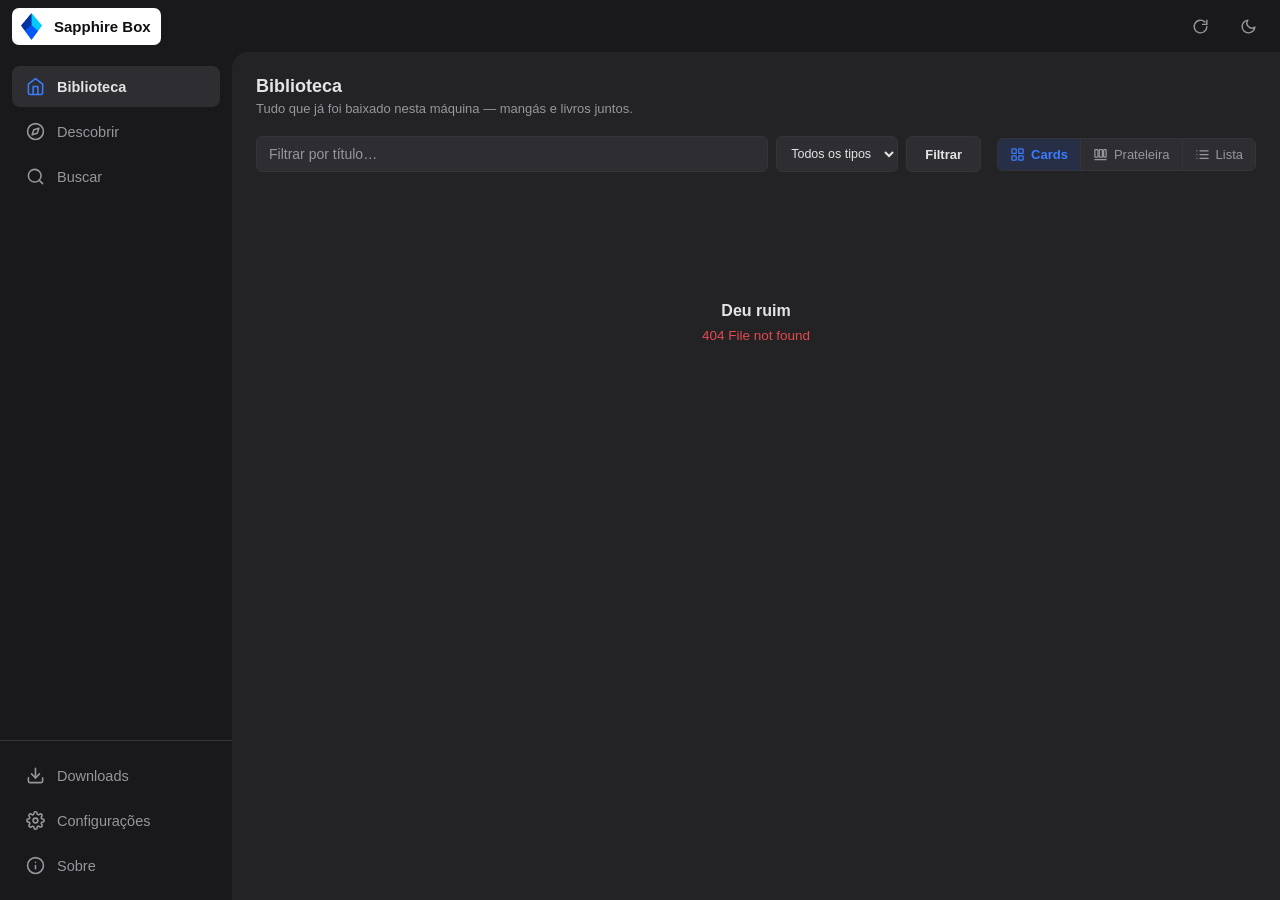
==== commit a622fae1: "feat: botao de atualizacao" ====
--- a/sapphirebox/assets/web/index.html
+++ b/sapphirebox/assets/web/index.html
@@ -18,6 +18,9 @@
         <h1 class="brand-name">Sapphire Box</h1>
       </button>
       <div class="spacer"></div>
+      <button class="icon-btn" id="update-check-btn" title="Verificar atualizações">
+        <svg viewBox="0 0 24 24" fill="none" stroke="currentColor" stroke-width="2" stroke-linecap="round" stroke-linejoin="round"><path d="M21 12a9 9 0 1 1-2.64-6.36"/><path d="M21 3v6h-6"/></svg>
+      </button>
       <button class="icon-btn" id="theme-toggle" title="Alternar tema">
         <svg viewBox="0 0 24 24" fill="none" stroke="currentColor" stroke-width="2" stroke-linecap="round" stroke-linejoin="round" id="theme-icon"><circle cx="12" cy="12" r="4"/><path d="M12 2v2M12 20v2M4.9 4.9l1.4 1.4M17.7 17.7l1.4 1.4M2 12h2M20 12h2M4.9 19.1l1.4-1.4M17.7 6.3l1.4-1.4"/></svg>
       </button>
@@ -127,6 +130,7 @@
             <label style="margin-top:22px;">Pasta dos downloads</label>
             <div class="path-row">
               <input type="text" id="library-path-input" placeholder="/caminho/para/a/biblioteca">
+              <button type="button" id="library-path-browse" hidden>Escolher pasta…</button>
               <button type="button" id="library-path-save">Salvar</button>
             </div>
             <p class="setting-hint" id="library-path-hint"></p>
@@ -222,6 +226,9 @@
               Voltar
             </button>
             <h2 id="reader-title"></h2>
+            <button type="button" id="reader-fullscreen" title="Tela cheia">
+              <svg viewBox="0 0 24 24" fill="none" stroke="currentColor" stroke-width="2" stroke-linecap="round" stroke-linejoin="round"><path d="M8 3H5a2 2 0 0 0-2 2v3M16 3h3a2 2 0 0 1 2 2v3M21 16v3a2 2 0 0 1-2 2h-3M8 21H5a2 2 0 0 1-2-2v-3"/></svg>
+            </button>
           </div>
           <div class="reader-toolbar">
             <button type="button" class="reader-tool" id="reader-prev" title="Anterior">
@@ -254,9 +261,12 @@
               </div>
               <div class="reader-strip" id="reader-strip" hidden></div>
               <div id="reader-pdf" hidden>
+                <button type="button" class="reader-nav prev" id="reader-pdf-prev" aria-label="Página anterior">‹</button>
                 <canvas id="reader-pdf-canvas"></canvas>
+                <button type="button" class="reader-nav next" id="reader-pdf-next" aria-label="Próxima página">›</button>
                 <div class="reader-page-indicator" id="reader-pdf-indicator"></div>
               </div>
+              <div class="reader-strip" id="reader-pdf-strip" hidden></div>
               <pre id="reader-text" hidden></pre>
               <div id="reader-epub" hidden></div>
               <div class="state" id="reader-empty" hidden>
@@ -350,6 +360,26 @@
     </div>
   </template>
 
+  <div class="modal-backdrop" id="update-modal" hidden>
+    <div class="format-dialog" role="dialog" aria-modal="true" aria-labelledby="update-title">
+      <div class="format-dialog-header">
+        <h2 id="update-title">Verificar atualizações</h2>
+        <button type="button" class="modal-close" id="update-close" aria-label="Fechar">
+          <svg viewBox="0 0 24 24" fill="none" stroke="currentColor" stroke-width="2" stroke-linecap="round" stroke-linejoin="round"><path d="M18 6L6 18M6 6l12 12"/></svg>
+        </button>
+      </div>
+      <p class="update-status" id="update-status">Verificando…</p>
+      <div class="update-progress" id="update-progress" hidden>
+        <div class="update-progress-bar" id="update-progress-bar"></div>
+      </div>
+      <div class="format-actions">
+        <a class="primary-action" id="update-download-link" href="https://github.com/juankalleo/sapphire-box/releases/latest" target="_blank" rel="noopener" hidden>Baixar atualização</a>
+        <button type="button" class="primary-action" id="update-install-btn" hidden>Atualizar agora</button>
+        <button type="button" class="secondary-action" id="update-close-btn">Fechar</button>
+      </div>
+    </div>
+  </div>
+
   <div class="modal-backdrop" id="format-modal" hidden>
     <div class="format-dialog" role="dialog" aria-modal="true" aria-labelledby="format-title">
       <div class="format-dialog-header">
--- a/sapphirebox/assets/web/styles.css
+++ b/sapphirebox/assets/web/styles.css
@@ -135,9 +135,9 @@
 .setting-row{margin-bottom:20px;}
 .setting-row label{display:block; font-size:12.5px; color:var(--text-secondary); margin-bottom:8px; text-transform:uppercase; letter-spacing:.04em;}
 
-.path-row{display:flex; gap:8px; max-width:520px;}
+.path-row{display:flex; flex-wrap:wrap; gap:8px; max-width:520px;}
 .path-row input{
-  flex:1; padding:9px 12px; border-radius:6px; border:1px solid var(--border);
+  flex:1 1 200px; padding:9px 12px; border-radius:6px; border:1px solid var(--border);
   background:var(--surface-alt); color:var(--text); font-size:13.5px; font-family:inherit;
 }
 .path-row button{
@@ -303,8 +303,8 @@
 .detail-meta-value{display:block; color:var(--text); font-size:13px; font-weight:600; margin-top:3px; overflow:hidden; text-overflow:ellipsis; white-space:nowrap;}
 .detail-actions{display:flex; gap:8px; flex-wrap:wrap; margin-bottom:22px;}
 .primary-action,.secondary-action{
-  min-height:36px; padding:9px 18px; border-radius:6px; font-size:13px; font-weight:700;
-  font-family:inherit; cursor:pointer;
+  display:inline-flex; align-items:center; justify-content:center; min-height:36px; padding:9px 18px;
+  border-radius:6px; font-size:13px; font-weight:700; font-family:inherit; cursor:pointer; text-decoration:none;
 }
 .primary-action{border:1px solid var(--brand); background:var(--brand); color:#fff;}
 .primary-action:hover{filter:brightness(1.06);}
@@ -338,6 +338,9 @@
 .modal-close:hover{border-color:var(--brand); color:var(--brand);}
 .modal-close svg{width:16px; height:16px;}
 .format-book{margin:0 0 14px; color:var(--text-secondary); font-size:12.5px; white-space:nowrap; overflow:hidden; text-overflow:ellipsis;}
+.update-status{margin:0; color:var(--text); font-size:13.5px; line-height:1.6;}
+.update-progress{margin-top:14px; height:8px; border-radius:999px; background:var(--surface-alt); border:1px solid var(--border); overflow:hidden;}
+.update-progress-bar{height:100%; width:0%; background:var(--brand); transition:width .2s;}
 .format-options{display:flex; flex-direction:column; gap:8px;}
 .format-option{
   display:grid; grid-template-columns:20px minmax(0,1fr) auto; gap:10px; align-items:center;
@@ -445,14 +448,15 @@
 /* ---- reader ---- */
 .reader{display:flex; flex-direction:column; height:100%; min-height:0; padding:24px;}
 .reader-header{display:flex; align-items:center; gap:16px; padding-bottom:12px; flex-shrink:0;}
-.reader-header h2{margin:0; font-size:16px; font-weight:700;}
+.reader-header h2{margin:0; font-size:16px; font-weight:700; flex:1; min-width:0; overflow:hidden; text-overflow:ellipsis; white-space:nowrap;}
 .reader-header button{
   display:flex; align-items:center; gap:6px; padding:8px 14px; border-radius:6px;
   border:1px solid var(--border); background:var(--surface-alt); color:var(--text);
-  font-size:13px; font-weight:600; cursor:pointer;
+  font-size:13px; font-weight:600; cursor:pointer; flex-shrink:0;
 }
 .reader-header button:hover{border-color:var(--brand); color:var(--brand);}
 .reader-header svg{width:16px; height:16px;}
+#reader-fullscreen{padding:8px;}
 
 .reader-toolbar{
   display:flex; align-items:center; gap:8px; min-height:42px; padding:8px;
@@ -518,6 +522,11 @@
   align-items:flex-start; justify-content:center; padding:18px;
 }
 #reader-pdf canvas{max-width:100%; height:auto; border-radius:4px; box-shadow:0 2px 18px rgba(0,0,0,.28); background:#fff;}
+.reader-strip .pdf-strip-page{width:100%; display:flex; justify-content:center;}
+.reader-strip .pdf-strip-page canvas{
+  max-width:100%; height:auto; min-height:220px; border-radius:4px;
+  box-shadow:0 2px 18px rgba(0,0,0,.28); background:#fff;
+}
 #reader-text{
   width:min(820px,calc(100% - 28px)); min-height:calc(100% - 28px); overflow:visible;
   white-space:pre-wrap; font-family:Arial,"Segoe UI",sans-serif; font-size:14.5px; line-height:1.75;
